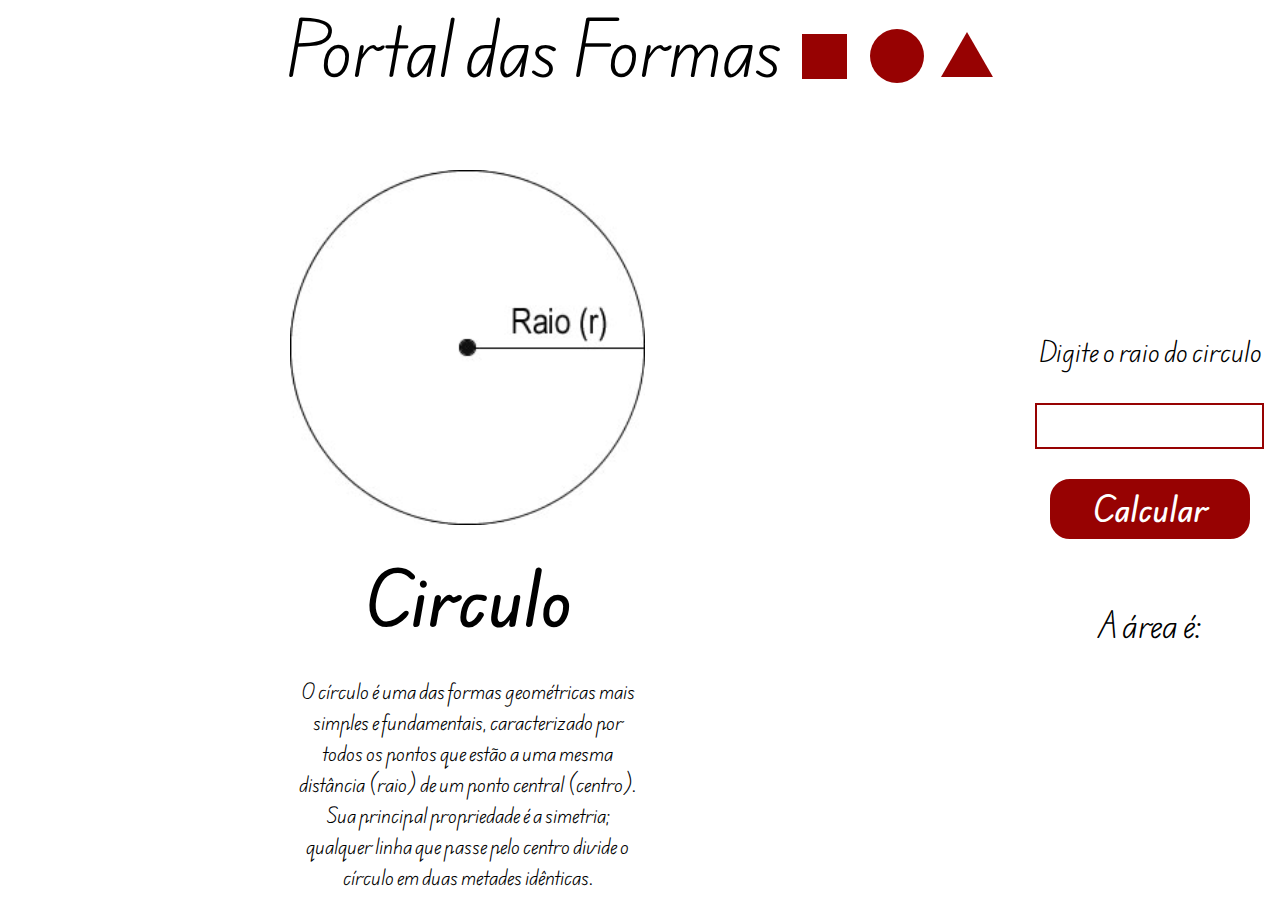
==== circulo.html @ 0f36e2b4 "Finalização html" ====
<!DOCTYPE html>
<html lang="en">

<head>
    <meta charset="UTF-8">
    <meta name="viewport" content="width=device-width, initial-scale=1.0">
    <title>Circulo</title>
    <link rel="stylesheet" href="style/circulo.css">
    <link rel="preconnect" href="https://fonts.googleapis.com">
    <link rel="preconnect" href="https://fonts.gstatic.com" crossorigin>
    <link
        href="https://fonts.googleapis.com/css2?family=Edu+AU+VIC+WA+NT+Hand:wght@400..700&family=Montserrat:wght@566&display=swap"
        rel="stylesheet">
</head>


<body>

    <header class="titulo">
        Portal das Formas
        <img src="img/Group 1.svg" alt="formas geometricas">
    </header>

    <div class="container-principal">


        <div class="container">
            <div class="imagem-forma">
                <img src="img/circulo-calculo 1.svg">

                <p class="nome-forma"> Circulo </p>
                <p class="descricao-forma"> O círculo é uma das formas geométricas mais simples e fundamentais,
                    caracterizado
                    por todos os pontos que estão a uma mesma distância (raio) de um ponto central (centro). Sua
                    principal
                    propriedade é a simetria; qualquer linha que passe pelo centro divide o círculo em duas metades
                    idênticas.
                </p>

            </div>
        </div>

        <div class="formulario-forma">

            <label for="raio">Digite o raio do circulo</label>
            <input type="number" id="raio" name="raio" required step="0.01">
            <button type="submit">Calcular</button>

            <p class="resultado"> A área é: </p>

        </div>
        
    </div>


</body>

</html>
---- style/circulo.css ----
body {
    margin: 0;
    padding: 0;
}

.titulo {
    width: 100%;
    height: 100px;
   font-family: 'Edu AU VIC WA NT Hand', sans-serif; 
    font-size: 64px;
    color: black;
    display: flex;
    text-align: center;
    align-items: center;
    justify-content: center;
    gap: 20px;
}

.titulo img {
    margin-top: 20px;
    
}

.imagem-forma {
    display: flex;
    flex-direction: column; 
    align-items: center; 
    justify-content: center; 
    padding: 20px; 
}

.nome-forma {
    font-family: 'Edu AU VIC WA NT Hand', sans-serif; 
    display: flex;
    flex-direction: column; 
    align-items: center; 
    justify-content: center; 
    padding: 20px; 
    font-size: 64px;
    font-weight: 500;
    margin: 0;
}

.descricao-forma {
    font-family: 'Edu AU VIC WA NT Hand', sans-serif;
    max-width: 350px;
    text-align: center; 
    margin: 0; 
    font-size: 18px;
}

.container {
    display: flex;
    justify-content: flex-start; 
    align-items: flex-start; 
    margin-left: 120px;
    margin-top: 50px;
}

.digitar{
    font-family: 'Edu AU VIC WA NT Hand', sans-serif;
    font-size: 32px;
    font-weight: normal;

}

.formulario-forma label{
    font-family: 'Edu AU VIC WA NT Hand', sans-serif;
    font-size: 24px;
    font-weight: normal;

}

.formulario-forma input{
    width: 221px;
    height: 40px;
    background-color: transparent;
    border: 2px solid #970202;
    
}

button{
    background-color: #970202;
    color: #ffffff;
    width: 200px;
    height: 60px;
    border: 2px solid #970202;
    font-family: 'Edu AU VIC WA NT Hand', sans-serif;
    font-size: 30px;
    font-weight: 500;
    border-radius: 20px;

}

.formulario-forma{
    display: flex;
    flex-direction: column; 
    align-items: center; 
    justify-content: center; 
    padding: 20px; 
    gap: 30px;
}

.container-principal{
    display: flex;
    gap: 350px;
    margin-left: 150px
}

.resultado{
    font-family: 'Edu AU VIC WA NT Hand', sans-serif;
    font-size: 30px;
    font-weight: normal;
}
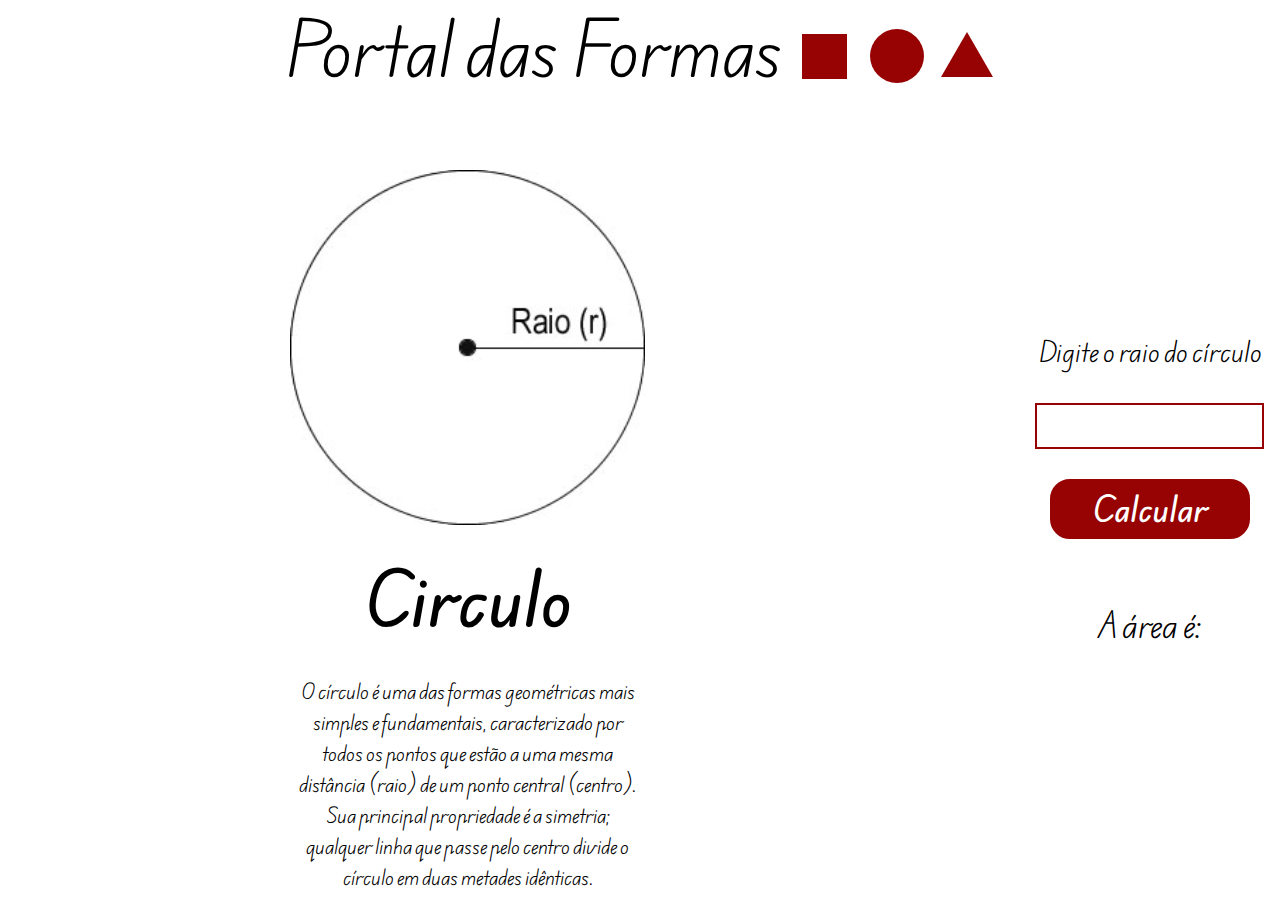
==== commit 022ff0d2: "add js e finalização" ====
--- a/circulo.html
+++ b/circulo.html
@@ -8,11 +8,8 @@
     <link rel="stylesheet" href="style/circulo.css">
     <link rel="preconnect" href="https://fonts.googleapis.com">
     <link rel="preconnect" href="https://fonts.gstatic.com" crossorigin>
-    <link
-        href="https://fonts.googleapis.com/css2?family=Edu+AU+VIC+WA+NT+Hand:wght@400..700&family=Montserrat:wght@566&display=swap"
-        rel="stylesheet">
+    <link href="https://fonts.googleapis.com/css2?family=Edu+AU+VIC+WA+NT+Hand:wght@400..700&family=Montserrat:wght@566&display=swap" rel="stylesheet">
 </head>
-
 
 <body>
 
@@ -22,37 +19,27 @@
     </header>
 
     <div class="container-principal">
-
-
         <div class="container">
             <div class="imagem-forma">
-                <img src="img/circulo-calculo 1.svg">
-
+                <img src="img/circulo-calculo 1.svg" alt="Círculo">
                 <p class="nome-forma"> Circulo </p>
-                <p class="descricao-forma"> O círculo é uma das formas geométricas mais simples e fundamentais,
-                    caracterizado
-                    por todos os pontos que estão a uma mesma distância (raio) de um ponto central (centro). Sua
-                    principal
-                    propriedade é a simetria; qualquer linha que passe pelo centro divide o círculo em duas metades
-                    idênticas.
+                <p class="descricao-forma"> O círculo é uma das formas geométricas mais simples e fundamentais, caracterizado
+                    por todos os pontos que estão a uma mesma distância (raio) de um ponto central (centro). Sua principal
+                    propriedade é a simetria; qualquer linha que passe pelo centro divide o círculo em duas metades idênticas.
                 </p>
-
             </div>
         </div>
 
         <div class="formulario-forma">
+            <label for="raio">Digite o raio do círculo</label>
+            <input type="number" id="raio" name="raio" required step="0.01">
+            <button id="calcularBtn" type="button">Calcular</button>
 
-            <label for="raio">Digite o raio do circulo</label>
-            <input type="number" id="raio" name="raio" required step="0.01">
-            <button type="submit">Calcular</button>
-
-            <p class="resultado"> A área é: </p>
-
+            <p class="resultado" id="resultado">A área é:  </p>
         </div>
-        
     </div>
 
-
+    <script src="javascript/circulo.js"></script>
 </body>
 
-</html>+</html>
